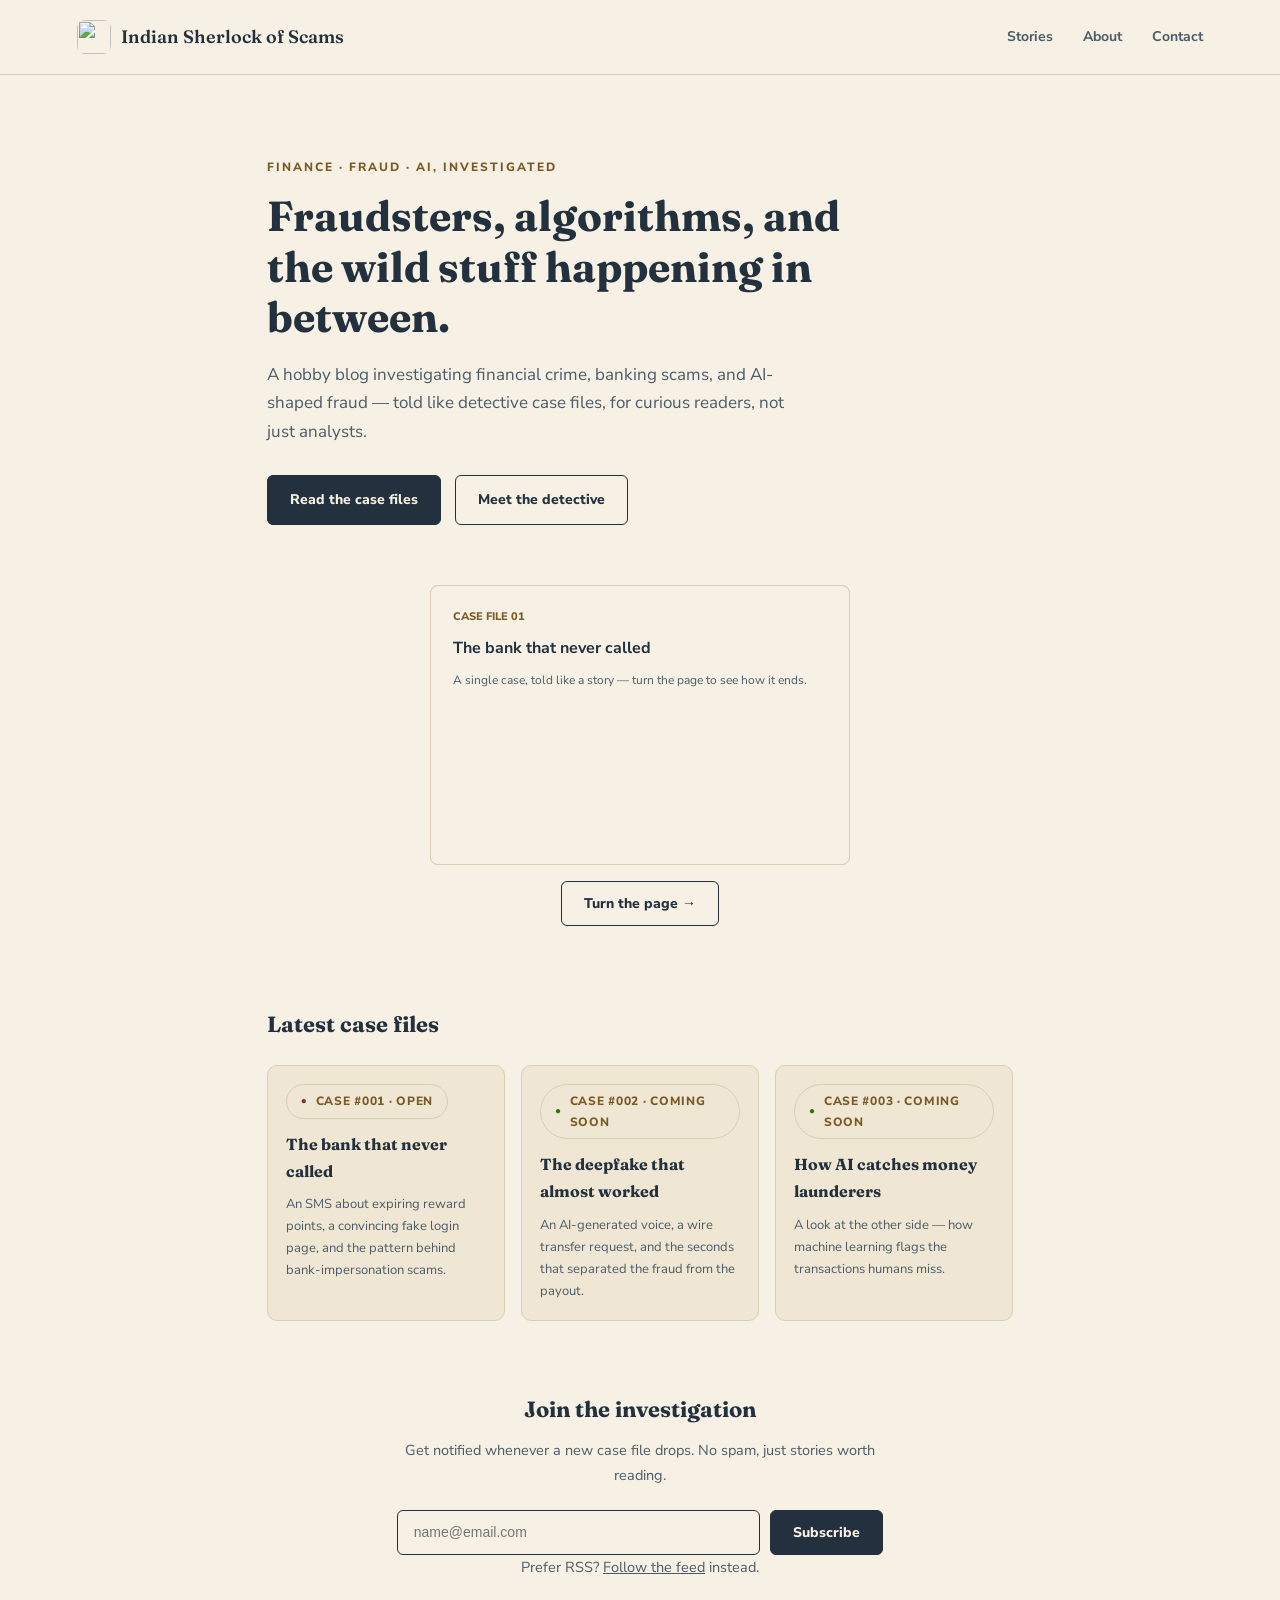
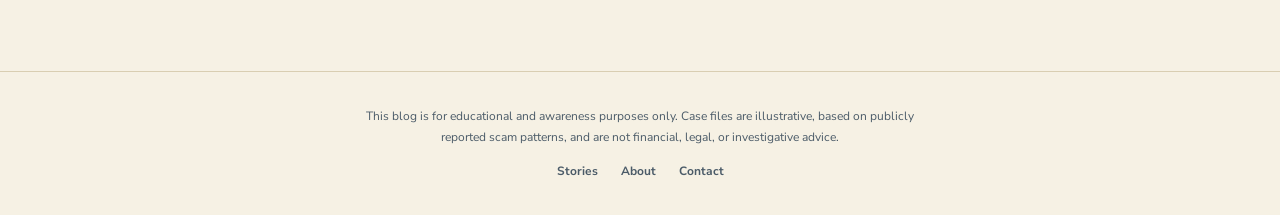
==== index.html @ ea2a345f "Add files via upload" ====
<!DOCTYPE html>
<html lang="en">
<head>
<meta charset="UTF-8">
<meta name="viewport" content="width=device-width, initial-scale=1.0">
<title>Indian Sherlock of Scams — Finance, fraud, and AI, investigated</title>
<meta name="description" content="A hobby blog investigating financial crime, banking fraud, and AI scams — told like detective case files.">
<link rel="icon" href="assets/logo-icon.svg" type="image/svg+xml">
<link rel="stylesheet" href="styles.css">
<style>
  @import url('https://fonts.googleapis.com/css2?family=Fraunces:wght@400;600;700&family=Nunito+Sans:wght@400;600;800&display=swap');

  .hero{
    max-width:900px;
    margin:0 auto;
    padding:70px 6vw 40px;
    position:relative;
    z-index:2;
  }
  .eyebrow{
    font-size:12px; font-weight:800; letter-spacing:2px;
    color:var(--gold-dark); margin-bottom:14px;
  }
  .hero h1{
    font-size:42px; line-height:1.2; margin:0 0 18px; max-width:640px;
  }
  .hero p.lede{
    font-size:17px; color:var(--ink-soft); max-width:520px; margin:0 0 28px;
  }
  .hero-actions{ display:flex; gap:14px; flex-wrap:wrap; }

  .book-scene{
    max-width:900px; margin:20px auto 0; padding:0 6vw 20px;
    position:relative; z-index:2;
  }
  .book{
    position:relative; max-width:420px; height:280px; margin:0 auto;
    perspective:1400px;
  }
  .book-base, .book-page{
    position:absolute; inset:0;
    background:var(--parchment-2);
    border:1px solid var(--line);
    border-radius:8px;
    padding:22px;
  }
  .book-page{
    transform-origin:left center;
    transition:transform 0.8s ease;
    background:var(--parchment);
  }
  .book-page p.k{ font-size:11px; color:var(--gold-dark); font-weight:800; margin:0 0 8px; }
  .book-page p.t{ font-size:16px; font-weight:700; margin:0 0 8px; }
  .book-page p.s{ font-size:12px; color:var(--ink-soft); margin:0; }
  #book-btn{ display:block; margin:16px auto 0; }

  section.latest{
    max-width:900px; margin:60px auto 0; padding:0 6vw;
    position:relative; z-index:2;
  }
  section.latest h2{ font-size:22px; margin:0 0 22px; }
  .case-grid{
    display:grid;
    grid-template-columns:repeat(auto-fit, minmax(220px,1fr));
    gap:16px;
  }
  .case-card{
    background:var(--parchment-2);
    border:1px solid var(--line);
    border-radius:10px;
    padding:18px;
    text-decoration:none;
    color:var(--ink);
    display:block;
    transition:transform 0.15s ease, border-color 0.15s ease;
  }
  .case-card:hover{ transform:translateY(-3px); border-color:var(--gold-dark); }
  .case-card .badge{ margin-bottom:12px; }
  .case-card h3{ font-size:16px; margin:0 0 8px; }
  .case-card p{ font-size:13px; color:var(--ink-soft); margin:0; }

  section.subscribe{
    max-width:640px; margin:70px auto 0; padding:0 6vw 70px;
    text-align:center; position:relative; z-index:2;
  }
  section.subscribe h2{ font-size:22px; margin:0 0 10px; }
  section.subscribe p{ color:var(--ink-soft); margin:0 0 22px; font-size:14.5px; }
  .sub-form{ display:flex; gap:10px; flex-wrap:wrap; justify-content:center; }
  .sub-form input[type=email]{
    flex:1; min-width:220px; padding:12px 16px;
    border:1px solid var(--ink); border-radius:6px;
    font-size:14px; background:var(--parchment);
  }
  .sub-note{ font-size:12px; color:var(--ink-soft); margin-top:12px; }
</style>
</head>
<body>

<a class="skip-link" href="#main">Skip to content</a>

<span class="note" style="left:8vw; animation-duration:22s; animation-delay:0s;">&#8377;</span>
<span class="note" style="left:26vw; animation-duration:28s; animation-delay:4s; font-size:22px;">&#36;</span>
<span class="note" style="left:48vw; animation-duration:19s; animation-delay:2s; font-size:30px;">&#8377;</span>
<span class="note" style="left:68vw; animation-duration:25s; animation-delay:6s;">&#163;</span>
<span class="note" style="left:86vw; animation-duration:21s; animation-delay:1s; font-size:24px;">&#8377;</span>

<header class="site-header">
  <a class="brand" href="index.html"><img src="assets/logo-icon.svg" alt="">Indian Sherlock of Scams</a>
  <button class="nav-toggle" aria-label="Toggle menu" onclick="document.querySelector('.site-nav').classList.toggle('open')">&#9776;</button>
  <nav class="site-nav">
    <a href="stories.html">Stories</a>
    <a href="about.html">About</a>
    <a href="contact.html">Contact</a>
  </nav>
</header>

<main id="main">
  <section class="hero">
    <p class="eyebrow">FINANCE &middot; FRAUD &middot; AI, INVESTIGATED</p>
    <h1>Fraudsters, algorithms, and the wild stuff happening in between.</h1>
    <p class="lede">A hobby blog investigating financial crime, banking scams, and AI-shaped fraud &mdash; told like detective case files, for curious readers, not just analysts.</p>
    <div class="hero-actions">
      <a class="btn btn-primary" href="stories.html">Read the case files</a>
      <a class="btn btn-secondary" href="about.html">Meet the detective</a>
    </div>
  </section>

  <section class="book-scene">
    <div class="book">
      <div class="book-base">
        <p class="k">CASE FILE 02</p>
        <p class="t">The deepfake that almost worked</p>
        <p class="s">Underneath, the next case is already waiting to be turned to.</p>
      </div>
      <div class="book-page" id="flip-page">
        <p class="k">CASE FILE 01</p>
        <p class="t">The bank that never called</p>
        <p class="s">A single case, told like a story &mdash; turn the page to see how it ends.</p>
      </div>
    </div>
    <button class="btn btn-secondary" id="book-btn">Turn the page &#8594;</button>
  </section>

  <section class="latest">
    <h2>Latest case files</h2>
    <div class="case-grid">
      <a class="case-card" href="posts/case-file-01.html">
        <span class="badge open">CASE #001 &middot; OPEN</span>
        <h3>The bank that never called</h3>
        <p>An SMS about expiring reward points, a convincing fake login page, and the pattern behind bank-impersonation scams.</p>
      </a>
      <a class="case-card" href="stories.html">
        <span class="badge solved">CASE #002 &middot; COMING SOON</span>
        <h3>The deepfake that almost worked</h3>
        <p>An AI-generated voice, a wire transfer request, and the seconds that separated the fraud from the payout.</p>
      </a>
      <a class="case-card" href="stories.html">
        <span class="badge solved">CASE #003 &middot; COMING SOON</span>
        <h3>How AI catches money launderers</h3>
        <p>A look at the other side &mdash; how machine learning flags the transactions humans miss.</p>
      </a>
    </div>
  </section>

  <section class="subscribe">
    <h2>Join the investigation</h2>
    <p>Get notified whenever a new case file drops. No spam, just stories worth reading.</p>
    <form class="sub-form" name="subscribe" method="POST" data-netlify="true">
      <input type="hidden" name="form-name" value="subscribe">
      <input type="email" name="email" placeholder="name@email.com" required>
      <button class="btn btn-primary" type="submit">Subscribe</button>
    </form>
    <p class="sub-note">Prefer RSS? <a href="rss.xml">Follow the feed</a> instead.</p>
  </section>
</main>

<footer class="site-footer">
  <p class="disclaimer">This blog is for educational and awareness purposes only. Case files are illustrative, based on publicly reported scam patterns, and are not financial, legal, or investigative advice.</p>
  <div class="foot-links">
    <a href="stories.html">Stories</a>
    <a href="about.html">About</a>
    <a href="contact.html">Contact</a>
  </div>
</footer>

<script>
  let flipped = false;
  document.getElementById('book-btn').addEventListener('click', function(){
    const page = document.getElementById('flip-page');
    flipped = !flipped;
    page.style.transform = flipped ? 'rotateY(-160deg)' : 'rotateY(0deg)';
  });
</script>

</body>
</html>
---- styles.css ----
/* ===== Indian Sherlock of Scams — Global Styles ===== */

:root{
  --ink: #23303D;
  --ink-soft: #4B5B68;
  --parchment: #F6F1E4;
  --parchment-2: #EFE7D3;
  --parchment-3: #EAE2CC;
  --gold: #B4863A;
  --gold-dark: #7A5A24;
  --line: #D9CEB2;
  --redact: #23303D;
  --stamp-red: #8B2E2E;
}

*{ box-sizing: border-box; }

html{ scroll-behavior: smooth; }

body{
  margin:0;
  background:var(--parchment);
  color:var(--ink);
  font-family:'Nunito Sans', sans-serif;
  line-height:1.7;
}

a{ color:inherit; }

img, svg{ max-width:100%; }

/* ---- Header / Nav ---- */
header.site-header{
  position:relative;
  z-index:5;
  display:flex;
  justify-content:space-between;
  align-items:center;
  padding:20px 6vw;
  border-bottom:1px solid var(--line);
  background:var(--parchment);
}
.brand{
  display:flex;
  align-items:center;
  gap:10px;
  font-family:'Fraunces', serif;
  font-weight:600;
  font-size:18px;
  text-decoration:none;
  color:var(--ink);
}
.brand img{ width:34px; height:34px; border-radius:8px; }

nav.site-nav a{
  color:var(--ink-soft);
  text-decoration:none;
  margin-left:26px;
  font-size:14px;
  font-weight:700;
}
nav.site-nav a:hover{ color:var(--ink); }
nav.site-nav a.active{ color:var(--gold-dark); }

.nav-toggle{ display:none; }

@media (max-width:640px){
  nav.site-nav{
    position:fixed;
    top:0; right:-260px;
    width:240px; height:100vh;
    background:var(--parchment-2);
    flex-direction:column;
    padding:80px 24px;
    transition:right 0.25s ease;
    z-index:10;
    box-shadow: -6px 0 20px rgba(0,0,0,0.08);
  }
  nav.site-nav.open{ right:0; }
  nav.site-nav a{ display:block; margin:0 0 20px; font-size:16px; }
  .nav-toggle{
    display:block;
    background:none; border:none;
    font-size:22px; cursor:pointer;
    color:var(--ink);
    z-index:11;
  }
}

/* ---- Footer ---- */
footer.site-footer{
  text-align:center;
  padding:34px 20px;
  font-size:12px;
  color:var(--ink-soft);
  border-top:1px solid var(--line);
  position:relative;
  z-index:2;
}
footer.site-footer .disclaimer{
  max-width:560px;
  margin:0 auto 14px;
}
footer.site-footer .foot-links a{
  text-decoration:none;
  color:var(--ink-soft);
  margin:0 10px;
  font-weight:700;
}

/* ---- Buttons ---- */
.btn{
  display:inline-flex;
  align-items:center;
  gap:8px;
  padding:12px 22px;
  border-radius:6px;
  font-weight:800;
  font-size:14px;
  text-decoration:none;
  border:1px solid var(--ink);
  cursor:pointer;
  font-family:'Nunito Sans', sans-serif;
  transition:transform 0.15s ease, background 0.15s ease, color 0.15s ease;
}
.btn-primary{ background:var(--ink); color:var(--parchment); }
.btn-primary:hover{ background:var(--gold-dark); border-color:var(--gold-dark); }
.btn-secondary{ background:transparent; color:var(--ink); }
.btn-secondary:hover{ background:var(--ink); color:var(--parchment); }
.btn:active{ transform:scale(0.98); }

/* ---- Badges ---- */
.badge{
  display:inline-flex;
  align-items:center;
  gap:8px;
  background:var(--parchment-2);
  border:1px solid var(--line);
  color:var(--gold-dark);
  font-size:12px;
  font-weight:800;
  letter-spacing:0.06em;
  padding:6px 14px;
  border-radius:999px;
}
.badge.open::before{ content:'\25CF'; color:var(--stamp-red); font-size:10px; }
.badge.solved::before{ content:'\25CF'; color:#3B6D11; font-size:10px; }

/* ---- Currency note drift animation (ambient background) ---- */
.note{
  position:fixed;
  top:-60px;
  font-size:26px;
  opacity:0.12;
  color:var(--gold-dark);
  pointer-events:none;
  z-index:0;
  animation-name:drift;
  animation-timing-function:linear;
  animation-iteration-count:infinite;
}
@keyframes drift{
  0%{ transform:translateY(-10vh) translateX(0) rotate(0deg); }
  50%{ transform:translateY(50vh) translateX(30px) rotate(180deg); }
  100%{ transform:translateY(110vh) translateX(-20px) rotate(360deg); }
}
@media (prefers-reduced-motion: reduce){
  .note{ animation:none; opacity:0.05; }
}

/* ---- Redacted text ---- */
.redact{
  background:var(--redact);
  color:var(--redact);
  border-radius:3px;
  cursor:pointer;
  transition:background 0.25s ease, color 0.25s ease;
  padding:0 3px;
}
.redact:hover, .redact.revealed{ background:var(--parchment-2); color:var(--ink); }

/* ---- Headings ---- */
h1,h2,h3{ font-family:'Fraunces', serif; font-weight:700; color:var(--ink); }

/* ---- Skip link for accessibility ---- */
.skip-link{
  position:absolute; left:-999px; top:0;
  background:var(--ink); color:var(--parchment);
  padding:10px 16px; z-index:100;
}
.skip-link:focus{ left:10px; top:10px; }
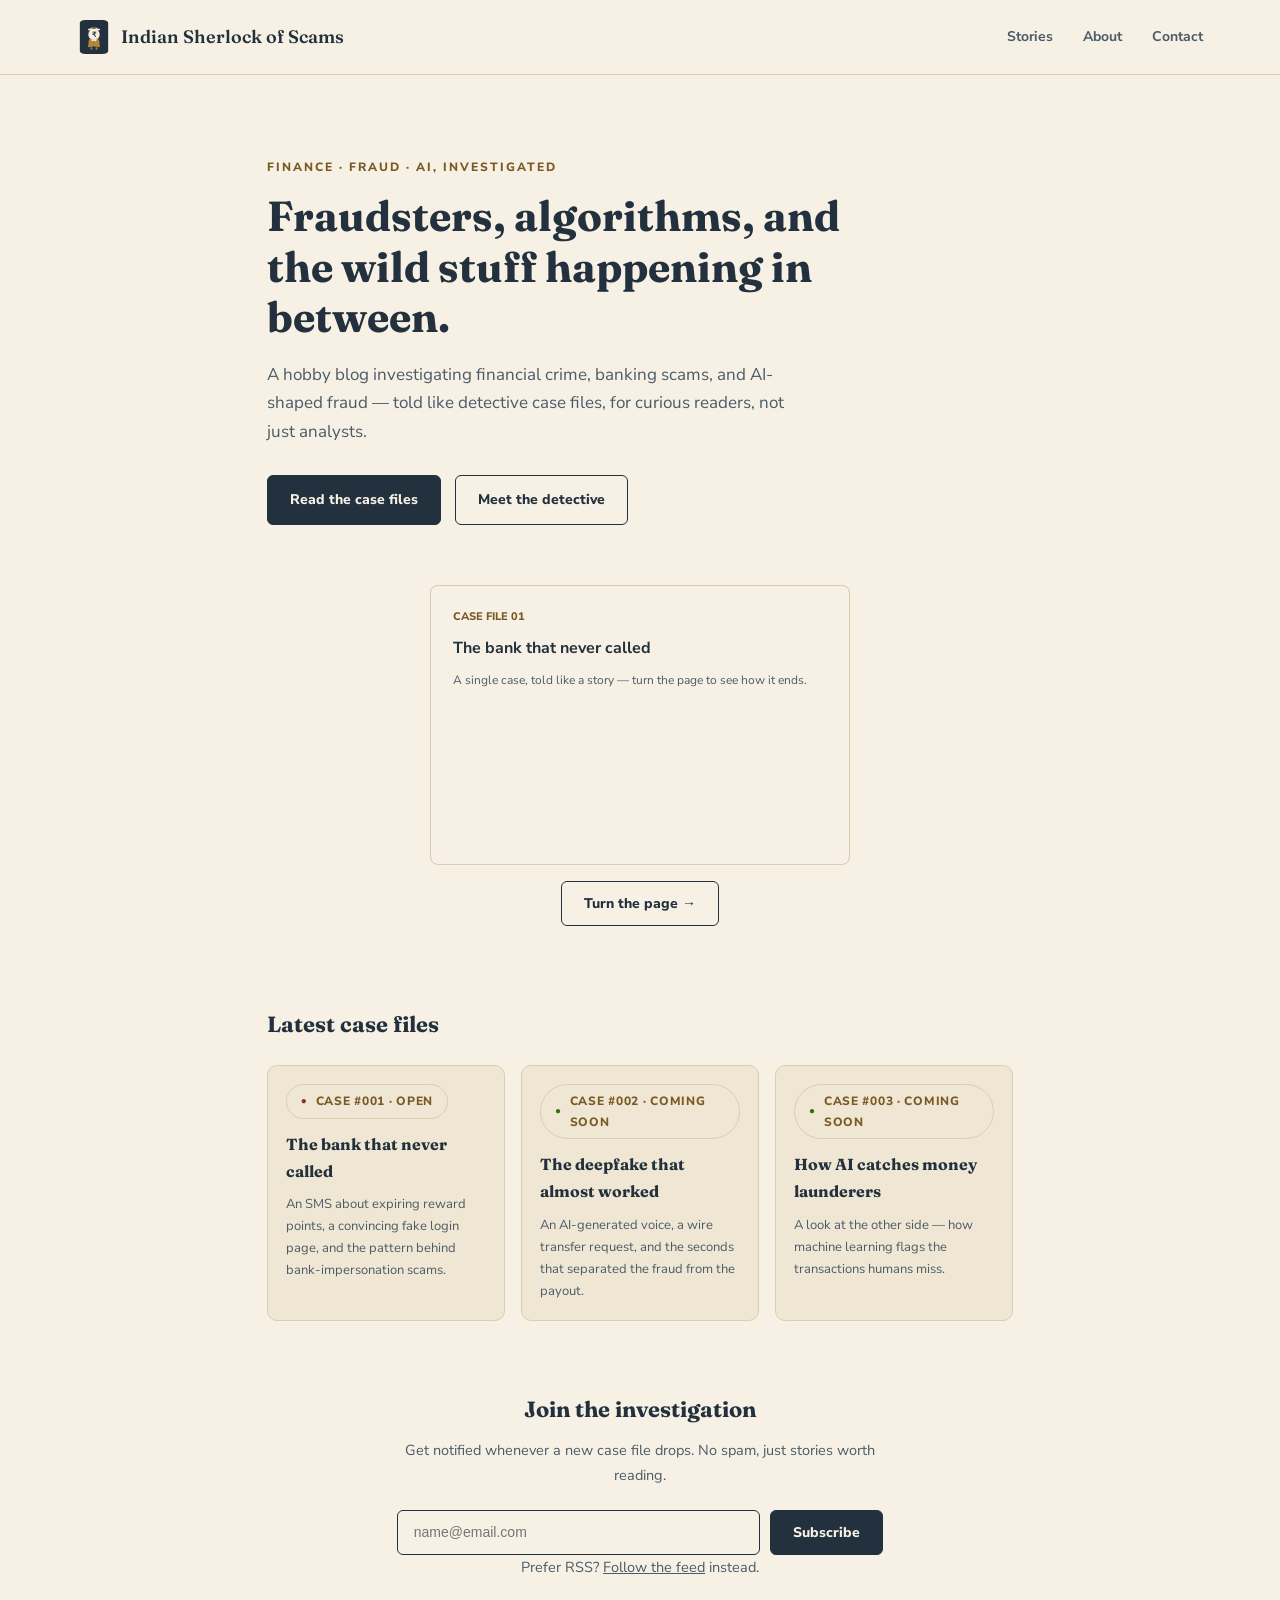
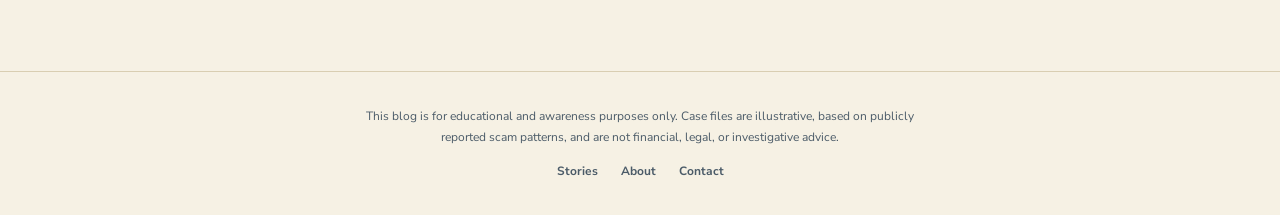
==== commit 73d519ed: "Add files via upload" ====
--- a/index.html
+++ b/index.html
@@ -165,7 +165,7 @@
   <section class="subscribe">
     <h2>Join the investigation</h2>
     <p>Get notified whenever a new case file drops. No spam, just stories worth reading.</p>
-    <form class="sub-form" name="subscribe" method="POST" data-netlify="true">
+    <form class="sub-form" name="subscribe" method="POST" data-netlify="true" action="/thank-you.html">
       <input type="hidden" name="form-name" value="subscribe">
       <input type="email" name="email" placeholder="name@email.com" required>
       <button class="btn btn-primary" type="submit">Subscribe</button>
